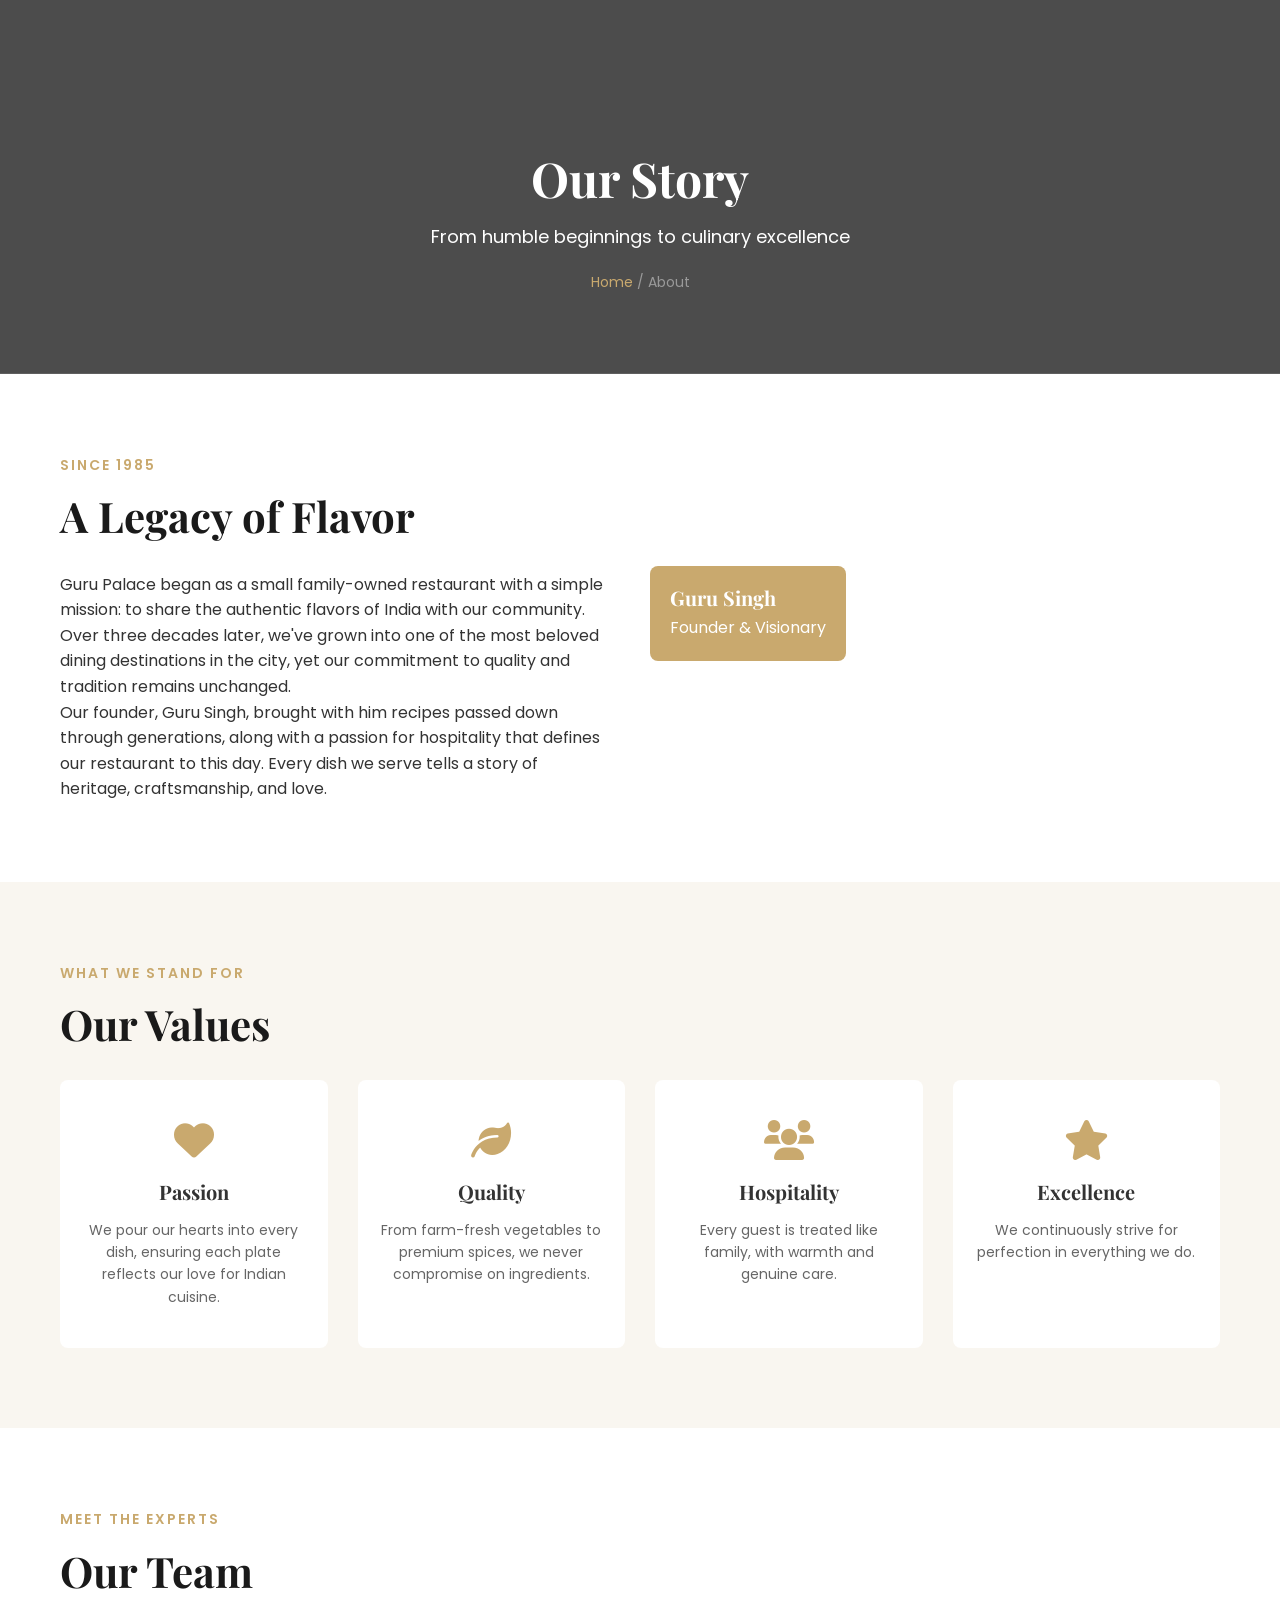
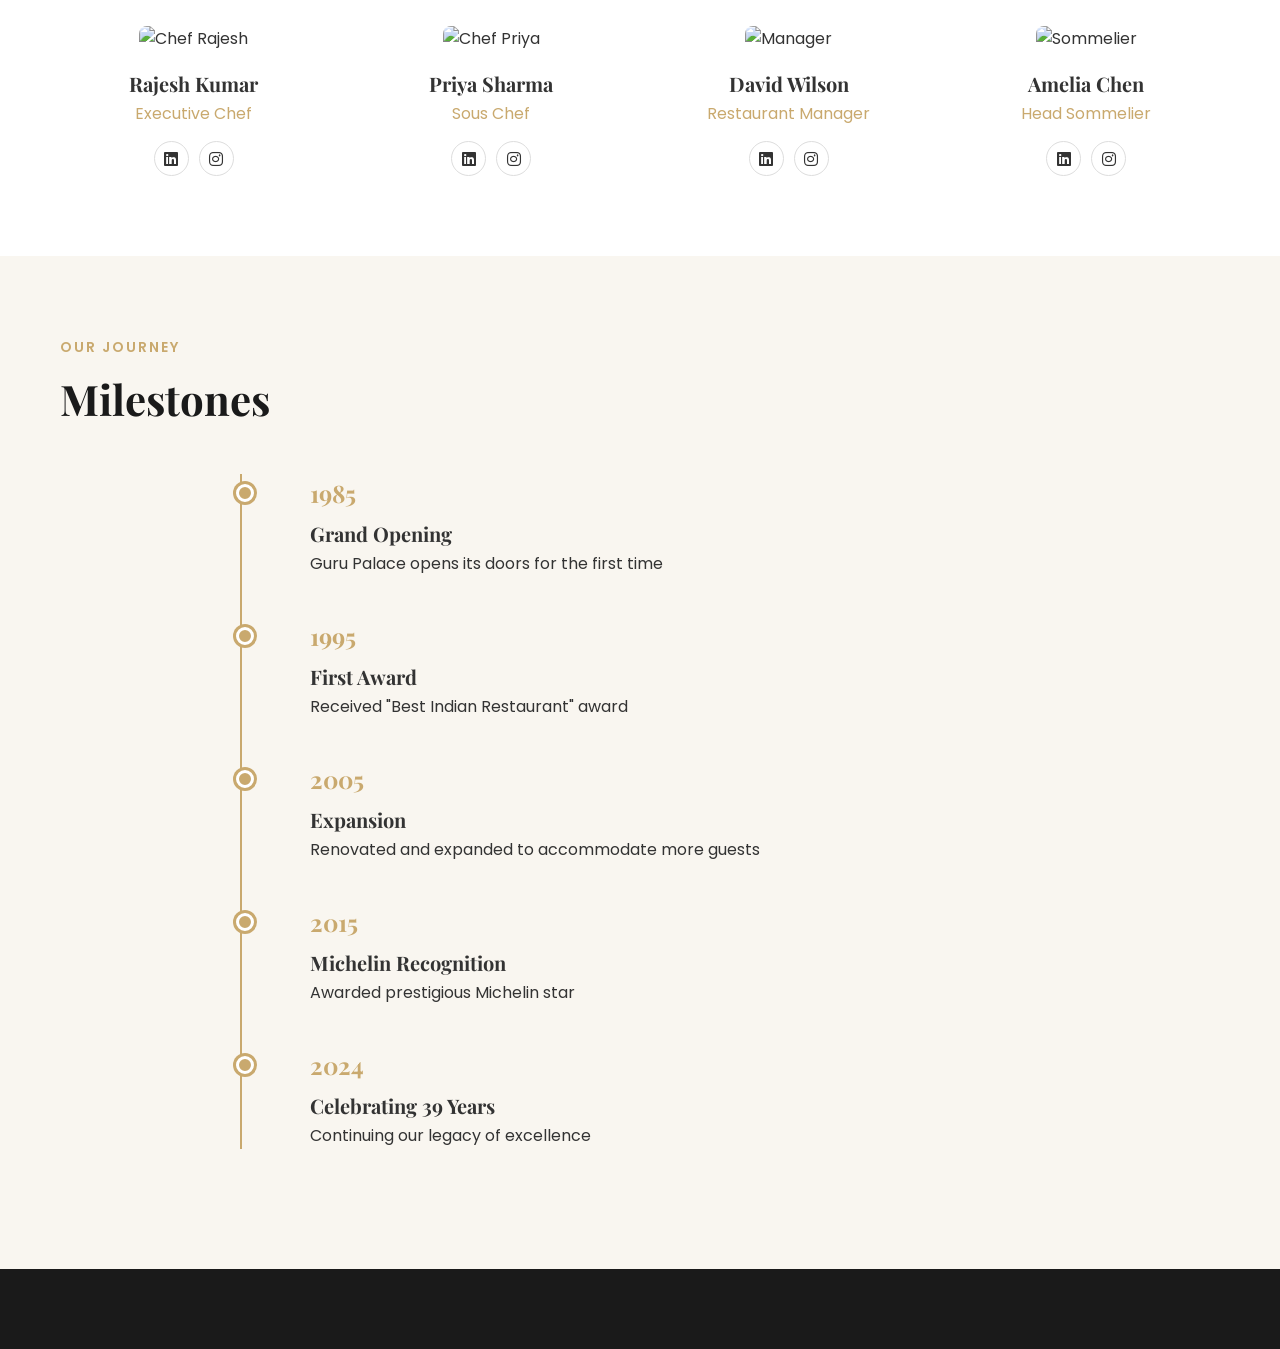
==== restaurant-website/about.html @ 2bbd3935 "Result" ====
<!DOCTYPE html>
<html lang="en">
<head>
    <meta charset="UTF-8">
    <meta name="viewport" content="width=device-width, initial-scale=1.0">
    <title>About Us - Guru Palace Restaurant</title>
    <link rel="stylesheet" href="css/style.css">
    <link rel="preconnect" href="https://fonts.googleapis.com">
    <link href="https://fonts.googleapis.com/css2?family=Playfair+Display:wght@400;700&family=Poppins:wght@300;400;500;600&display=swap" rel="stylesheet">
    <link rel="stylesheet" href="https://cdnjs.cloudflare.com/ajax/libs/font-awesome/6.0.0/css/all.min.css">
</head>
<body>
    <!-- Navigation (same) -->
    <nav class="navbar">
        <!-- Same navigation -->
    </nav>

    <!-- Page Header -->
    <section class="page-header">
        <div class="container">
            <h1>Our Story</h1>
            <p>From humble beginnings to culinary excellence</p>
            <div class="breadcrumb">
                <a href="index.html">Home</a> / <span>About</span>
            </div>
        </div>
    </section>

    <!-- Story Section -->
    <section class="story-section">
        <div class="container">
            <div class="story-content">
                <span class="section-subtitle">Since 1985</span>
                <h2 class="section-title">A Legacy of Flavor</h2>
                <p>Guru Palace began as a small family-owned restaurant with a simple mission: to share the authentic flavors of India with our community. Over three decades later, we've grown into one of the most beloved dining destinations in the city, yet our commitment to quality and tradition remains unchanged.</p>
                <p>Our founder, Guru Singh, brought with him recipes passed down through generations, along with a passion for hospitality that defines our restaurant to this day. Every dish we serve tells a story of heritage, craftsmanship, and love.</p>
            </div>
            <div class="story-image">
                <img src="images/founder.jpg" alt="Founder Guru Singh">
                <div class="story-caption">
                    <h3>Guru Singh</h3>
                    <p>Founder & Visionary</p>
                </div>
            </div>
        </div>
    </section>

    <!-- Values Section -->
    <section class="values-section">
        <div class="container">
            <span class="section-subtitle">What We Stand For</span>
            <h2 class="section-title">Our Values</h2>
            <div class="values-grid">
                <div class="value-card">
                    <i class="fas fa-heart"></i>
                    <h3>Passion</h3>
                    <p>We pour our hearts into every dish, ensuring each plate reflects our love for Indian cuisine.</p>
                </div>
                <div class="value-card">
                    <i class="fas fa-leaf"></i>
                    <h3>Quality</h3>
                    <p>From farm-fresh vegetables to premium spices, we never compromise on ingredients.</p>
                </div>
                <div class="value-card">
                    <i class="fas fa-users"></i>
                    <h3>Hospitality</h3>
                    <p>Every guest is treated like family, with warmth and genuine care.</p>
                </div>
                <div class="value-card">
                    <i class="fas fa-star"></i>
                    <h3>Excellence</h3>
                    <p>We continuously strive for perfection in everything we do.</p>
                </div>
            </div>
        </div>
    </section>

    <!-- Team Section -->
    <section class="team-section">
        <div class="container">
            <span class="section-subtitle">Meet the Experts</span>
            <h2 class="section-title">Our Team</h2>
            <div class="team-grid">
                <div class="team-member">
                    <img src="images/chef1.jpg" alt="Chef Rajesh">
                    <h3>Rajesh Kumar</h3>
                    <p>Executive Chef</p>
                    <div class="member-social">
                        <a href="#"><i class="fab fa-linkedin"></i></a>
                        <a href="#"><i class="fab fa-instagram"></i></a>
                    </div>
                </div>
                <div class="team-member">
                    <img src="images/chef2.jpg" alt="Chef Priya">
                    <h3>Priya Sharma</h3>
                    <p>Sous Chef</p>
                    <div class="member-social">
                        <a href="#"><i class="fab fa-linkedin"></i></a>
                        <a href="#"><i class="fab fa-instagram"></i></a>
                    </div>
                </div>
                <div class="team-member">
                    <img src="images/manager.jpg" alt="Manager">
                    <h3>David Wilson</h3>
                    <p>Restaurant Manager</p>
                    <div class="member-social">
                        <a href="#"><i class="fab fa-linkedin"></i></a>
                        <a href="#"><i class="fab fa-instagram"></i></a>
                    </div>
                </div>
                <div class="team-member">
                    <img src="images/sommelier.jpg" alt="Sommelier">
                    <h3>Amelia Chen</h3>
                    <p>Head Sommelier</p>
                    <div class="member-social">
                        <a href="#"><i class="fab fa-linkedin"></i></a>
                        <a href="#"><i class="fab fa-instagram"></i></a>
                    </div>
                </div>
            </div>
        </div>
    </section>

    <!-- Timeline -->
    <section class="timeline-section">
        <div class="container">
            <span class="section-subtitle">Our Journey</span>
            <h2 class="section-title">Milestones</h2>
            <div class="timeline">
                <div class="timeline-item">
                    <div class="timeline-date">1985</div>
                    <div class="timeline-content">
                        <h3>Grand Opening</h3>
                        <p>Guru Palace opens its doors for the first time</p>
                    </div>
                </div>
                <div class="timeline-item">
                    <div class="timeline-date">1995</div>
                    <div class="timeline-content">
                        <h3>First Award</h3>
                        <p>Received "Best Indian Restaurant" award</p>
                    </div>
                </div>
                <div class="timeline-item">
                    <div class="timeline-date">2005</div>
                    <div class="timeline-content">
                        <h3>Expansion</h3>
                        <p>Renovated and expanded to accommodate more guests</p>
                    </div>
                </div>
                <div class="timeline-item">
                    <div class="timeline-date">2015</div>
                    <div class="timeline-content">
                        <h3>Michelin Recognition</h3>
                        <p>Awarded prestigious Michelin star</p>
                    </div>
                </div>
                <div class="timeline-item">
                    <div class="timeline-date">2024</div>
                    <div class="timeline-content">
                        <h3>Celebrating 39 Years</h3>
                        <p>Continuing our legacy of excellence</p>
                    </div>
                </div>
            </div>
        </div>
    </section>

    <!-- Footer -->
    <footer class="footer">
        <!-- Same footer -->
    </footer>

    <script src="js/main.js"></script>
</body>
</html>
---- restaurant-website/css/style.css ----
/* Global Styles */
:root {
    --primary-color: #c9a96e;
    --secondary-color: #1a1a1a;
    --accent-color: #8b6f47;
    --text-color: #333333;
    --light-text: #666666;
    --background: #ffffff;
    --light-background: #f9f6f0;
    --dark-background: #1a1a1a;
    --transition: all 0.3s ease;
    --shadow: 0 5px 20px rgba(0, 0, 0, 0.1);
    --shadow-hover: 0 10px 30px rgba(0, 0, 0, 0.2);
    --border-radius: 8px;
}

* {
    margin: 0;
    padding: 0;
    box-sizing: border-box;
}

html {
    scroll-behavior: smooth;
}

body {
    font-family: 'Poppins', sans-serif;
    color: var(--text-color);
    line-height: 1.6;
    overflow-x: hidden;
}

h1, h2, h3, h4, h5, h6 {
    font-family: 'Playfair Display', serif;
    font-weight: 700;
    line-height: 1.2;
}

a {
    text-decoration: none;
    color: inherit;
    transition: var(--transition);
}

.container {
    max-width: 1200px;
    margin: 0 auto;
    padding: 0 20px;
}

/* Preloader */
.preloader {
    position: fixed;
    top: 0;
    left: 0;
    width: 100%;
    height: 100%;
    background: var(--dark-background);
    display: flex;
    align-items: center;
    justify-content: center;
    z-index: 9999;
    transition: opacity 0.5s ease, visibility 0.5s ease;
}

.preloader.hidden {
    opacity: 0;
    visibility: hidden;
}

.loader img {
    width: 150px;
    animation: pulse 1.5s ease-in-out infinite;
}

@keyframes pulse {
    0%, 100% { transform: scale(1); }
    50% { transform: scale(1.1); }
}

/* Navigation */
.navbar {
    position: fixed;
    top: 0;
    left: 0;
    width: 100%;
    background: transparent;
    padding: 20px 0;
    z-index: 1000;
    transition: var(--transition);
}

.navbar.scrolled {
    background: rgba(26, 26, 26, 0.95);
    padding: 15px 0;
    box-shadow: 0 2px 10px rgba(0, 0, 0, 0.3);
}

.nav-container {
    max-width: 1200px;
    margin: 0 auto;
    padding: 0 20px;
    display: flex;
    justify-content: space-between;
    align-items: center;
}

.nav-logo img {
    height: 50px;
    width: auto;
}

.nav-menu {
    display: flex;
    list-style: none;
    gap: 30px;
}

.nav-link {
    color: #fff;
    font-weight: 500;
    position: relative;
    padding: 5px 0;
}

.nav-link::after {
    content: '';
    position: absolute;
    bottom: -2px;
    left: 0;
    width: 0;
    height: 2px;
    background: var(--primary-color);
    transition: var(--transition);
}

.nav-link:hover::after,
.nav-link.active::after {
    width: 100%;
}

.nav-actions {
    display: flex;
    align-items: center;
    gap: 20px;
}

.nav-phone {
    color: #fff;
    font-weight: 500;
}

.nav-phone i {
    margin-right: 8px;
    color: var(--primary-color);
}

.btn-reserve {
    background: var(--primary-color);
    color: #fff;
    padding: 12px 24px;
    border-radius: 5px;
    font-weight: 600;
    transition: var(--transition);
}

.btn-reserve:hover {
    background: #b89660;
    transform: translateY(-2px);
    box-shadow: 0 5px 15px rgba(201, 169, 110, 0.4);
}

.nav-toggle {
    display: none;
    flex-direction: column;
    cursor: pointer;
}

.nav-toggle span {
    width: 25px;
    height: 3px;
    background: #fff;
    margin: 3px 0;
    transition: var(--transition);
}

/* Hero Section */
.hero {
    position: relative;
    height: 100vh;
    overflow: hidden;
}

.hero-slider {
    position: relative;
    height: 100%;
}

.slide {
    position: absolute;
    top: 0;
    left: 0;
    width: 100%;
    height: 100%;
    background-size: cover;
    background-position: center;
    opacity: 0;
    transition: opacity 1s ease;
}

.slide.active {
    opacity: 1;
}

.slide::after {
    content: '';
    position: absolute;
    top: 0;
    left: 0;
    width: 100%;
    height: 100%;
    background: linear-gradient(to bottom, rgba(0,0,0,0.4) 0%, rgba(0,0,0,0.6) 100%);
}

.hero-content {
    position: relative;
    z-index: 1;
    height: 100%;
    display: flex;
    flex-direction: column;
    justify-content: center;
    align-items: center;
    text-align: center;
    color: #fff;
    padding: 0 20px;
}

.hero-title {
    font-size: 64px;
    margin-bottom: 20px;
    animation: fadeInUp 1s ease;
}

.hero-subtitle {
    font-size: 20px;
    margin-bottom: 30px;
    animation: fadeInUp 1s ease 0.3s backwards;
}

.hero-buttons {
    display: flex;
    gap: 20px;
    animation: fadeInUp 1s ease 0.6s backwards;
}

.btn-primary {
    background: var(--primary-color);
    color: #fff;
    padding: 15px 35px;
    border-radius: 5px;
    font-weight: 600;
    font-size: 16px;
    transition: var(--transition);
    border: 2px solid var(--primary-color);
}

.btn-primary:hover {
    background: transparent;
    border-color: #fff;
    transform: translateY(-3px);
    box-shadow: 0 10px 25px rgba(0, 0, 0, 0.3);
}

.btn-secondary {
    background: transparent;
    color: #fff;
    padding: 15px 35px;
    border-radius: 5px;
    font-weight: 600;
    font-size: 16px;
    border: 2px solid #fff;
    transition: var(--transition);
}

.btn-secondary:hover {
    background: #fff;
    color: var(--secondary-color);
    transform: translateY(-3px);
}

.btn-outline {
    background: transparent;
    color: var(--primary-color);
    padding: 12px 30px;
    border-radius: 5px;
    font-weight: 600;
    border: 2px solid var(--primary-color);
    transition: var(--transition);
    display: inline-block;
}

.btn-outline:hover {
    background: var(--primary-color);
    color: #fff;
    transform: translateY(-2px);
}

.center {
    display: block;
    margin: 30px auto 0;
    text-align: center;
    width: fit-content;
}

.slider-btn {
    position: absolute;
    top: 50%;
    transform: translateY(-50%);
    background: rgba(255, 255, 255, 0.2);
    border: none;
    color: #fff;
    width: 50px;
    height: 50px;
    border-radius: 50%;
    cursor: pointer;
    font-size: 20px;
    transition: var(--transition);
    z-index: 10;
}

.slider-btn:hover {
    background: rgba(255, 255, 255, 0.4);
}

.slider-btn.prev {
    left: 30px;
}

.slider-btn.next {
    right: 30px;
}

.slider-dots {
    position: absolute;
    bottom: 80px;
    left: 50%;
    transform: translateX(-50%);
    display: flex;
    gap: 10px;
    z-index: 10;
}

.slider-dot {
    width: 12px;
    height: 12px;
    border-radius: 50%;
    background: rgba(255, 255, 255, 0.5);
    cursor: pointer;
    transition: var(--transition);
}

.slider-dot.active {
    background: var(--primary-color);
    width: 30px;
    border-radius: 6px;
}

.hero-scroll-indicator {
    position: absolute;
    bottom: 30px;
    left: 50%;
    transform: translateX(-50%);
    color: #fff;
    text-align: center;
    z-index: 10;
    animation: bounce 2s infinite;
}

.hero-scroll-indicator span {
    display: block;
    font-size: 12px;
    margin-bottom: 5px;
    text-transform: uppercase;
    letter-spacing: 2px;
}

@keyframes bounce {
    0%, 20%, 50%, 80%, 100% { transform: translateX(-50%) translateY(0); }
    40% { transform: translateX(-50%) translateY(-10px); }
    60% { transform: translateX(-50%) translateY(-5px); }
}

@keyframes fadeInUp {
    from {
        opacity: 0;
        transform: translateY(30px);
    }
    to {
        opacity: 1;
        transform: translateY(0);
    }
}

/* Welcome Section */
.welcome-section {
    padding: 100px 0;
    background: var(--background);
}

.welcome-section .container {
    display: grid;
    grid-template-columns: 1fr 1fr;
    gap: 60px;
    align-items: center;
}

.section-subtitle {
    color: var(--primary-color);
    font-weight: 600;
    text-transform: uppercase;
    letter-spacing: 2px;
    font-size: 14px;
    display: block;
    margin-bottom: 15px;
}

.section-title {
    font-size: 42px;
    margin-bottom: 30px;
    color: var(--secondary-color);
}

.welcome-text {
    font-size: 16px;
    color: var(--light-text);
    margin-bottom: 40px;
    line-height: 1.8;
}

.welcome-features {
    display: grid;
    grid-template-columns: repeat(3, 1fr);
    gap: 30px;
    margin-bottom: 40px;
}

.feature {
    text-align: center;
}

.feature i {
    font-size: 40px;
    color: var(--primary-color);
    margin-bottom: 15px;
}

.feature h3 {
    font-size: 18px;
    margin-bottom: 10px;
}

.feature p {
    font-size: 14px;
    color: var(--light-text);
}

.welcome-image {
    position: relative;
}

.welcome-image img {
    width: 100%;
    border-radius: var(--border-radius);
    box-shadow: var(--shadow);
}

.experience-badge {
    position: absolute;
    bottom: -30px;
    right: -30px;
    background: var(--primary-color);
    color: #fff;
    padding: 30px;
    border-radius: var(--border-radius);
    text-align: center;
}

.experience-badge .number {
    font-size: 36px;
    font-weight: 700;
    display: block;
    font-family: 'Playfair Display', serif;
}

.experience-badge .text {
    font-size: 14px;
}

/* Signature Dishes */
.signature-dishes {
    padding: 100px 0;
    background: var(--light-background);
}

.dishes-grid {
    display: grid;
    grid-template-columns: repeat(4, 1fr);
    gap: 30px;
    margin-top: 50px;
}

.dish-card {
    background: #fff;
    border-radius: var(--border-radius);
    overflow: hidden;
    box-shadow: var(--shadow);
    transition: var(--transition);
}

.dish-card:hover {
    transform: translateY(-10px);
    box-shadow: var(--shadow-hover);
}

.dish-image {
    position: relative;
    height: 250px;
    overflow: hidden;
}

.dish-image img {
    width: 100%;
    height: 100%;
    object-fit: cover;
    transition: var(--transition);
}

.dish-card:hover .dish-image img {
    transform: scale(1.1);
}

.dish-price {
    position: absolute;
    top: 15px;
    right: 15px;
    background: var(--primary-color);
    color: #fff;
    padding: 8px 15px;
    border-radius: 5px;
    font-weight: 600;
}

.dish-info {
    padding: 20px;
}

.dish-info h3 {
    font-size: 18px;
    margin-bottom: 10px;
}

.dish-info p {
    font-size: 14px;
    color: var(--light-text);
    margin-bottom: 15px;
}

.dish-tag {
    display: inline-block;
    padding: 5px 12px;
    background: #f0ebe3;
    color: var(--accent-color);
    border-radius: 20px;
    font-size: 12px;
    font-weight: 500;
}

/* Testimonials */
.testimonials {
    padding: 100px 0;
    background: var(--dark-background);
    color: #fff;
}

.testimonials .section-title {
    color: #fff;
}

.testimonial-slider {
    max-width: 800px;
    margin: 50px auto 0;
    position: relative;
}

.testimonial {
    display: none;
    text-align: center;
}

.testimonial.active {
    display: block;
    animation: fadeIn 0.5s ease;
}

.stars {
    color: var(--primary-color);
    font-size: 24px;
    margin-bottom: 20px;
}

.testimonial p {
    font-size: 18px;
    font-style: italic;
    line-height: 1.8;
    margin-bottom: 30px;
}

.testimonial-author {
    display: flex;
    align-items: center;
    justify-content: center;
    gap: 15px;
}

.testimonial-author img {
    width: 60px;
    height: 60px;
    border-radius: 50%;
    object-fit: cover;
    border: 3px solid var(--primary-color);
}

.testimonial-author h4 {
    font-size: 18px;
    margin-bottom: 5px;
}

.testimonial-author span {
    font-size: 14px;
    color: #999;
}

@keyframes fadeIn {
    from { opacity: 0; }
    to { opacity: 1; }
}

/* Reservation CTA */
.reservation-cta {
    padding: 80px 0;
    background: linear-gradient(rgba(0,0,0,0.7), rgba(0,0,0,0.7)), url('../images/cta-bg.jpg');
    background-size: cover;
    background-position: center;
    background-attachment: fixed;
    color: #fff;
    text-align: center;
}

.reservation-cta h2 {
    font-size: 42px;
    margin-bottom: 20px;
}

.reservation-cta p {
    font-size: 18px;
    margin-bottom: 30px;
}

/* Footer */
.footer {
    background: var(--dark-background);
    color: #fff;
    padding: 60px 0 20px;
}

.footer-grid {
    display: grid;
    grid-template-columns: 2fr 1fr 1fr 1fr;
    gap: 40px;
    margin-bottom: 40px;
}

.footer-logo {
    height: 60px;
    margin-bottom: 20px;
}

.footer-col p {
    font-size: 14px;
    color: #999;
    margin-bottom: 20px;
}

.footer-col h3 {
    font-size: 18px;
    margin-bottom: 20px;
    color: var(--primary-color);
}

.footer-col ul {
    list-style: none;
}

.footer-col ul li {
    margin-bottom: 12px;
}

.footer-col ul li a {
    color: #999;
    transition: var(--transition);
}

.footer-col ul li a:hover {
    color: var(--primary-color);
    padding-left: 5px;
}

.contact-info li,
.opening-hours li {
    display: flex;
    align-items: flex-start;
    gap: 10px;
    color: #999;
    font-size: 14px;
}

.contact-info i {
    color: var(--primary-color);
    margin-top: 3px;
}

.opening-hours li span {
    color: #fff;
    display: block;
}

.social-links {
    display: flex;
    gap: 15px;
}

.social-links a {
    width: 40px;
    height: 40px;
    border: 1px solid #333;
    border-radius: 50%;
    display: flex;
    align-items: center;
    justify-content: center;
    transition: var(--transition);
}

.social-links a:hover {
    background: var(--primary-color);
    border-color: var(--primary-color);
    transform: translateY(-3px);
}

.footer-bottom {
    border-top: 1px solid #333;
    padding-top: 20px;
    display: flex;
    justify-content: space-between;
    align-items: center;
    font-size: 14px;
    color: #999;
}

.footer-links {
    display: flex;
    gap: 20px;
}

.footer-links a:hover {
    color: var(--primary-color);
}

/* Back to Top */
.back-to-top {
    position: fixed;
    bottom: 30px;
    right: 30px;
    width: 50px;
    height: 50px;
    background: var(--primary-color);
    color: #fff;
    border: none;
    border-radius: 50%;
    cursor: pointer;
    font-size: 20px;
    opacity: 0;
    visibility: hidden;
    transition: var(--transition);
    z-index: 999;
}

.back-to-top.visible {
    opacity: 1;
    visibility: visible;
}

.back-to-top:hover {
    background: #b89660;
    transform: translateY(-5px);
}

/* Page Header */
.page-header {
    background: linear-gradient(rgba(0,0,0,0.7), rgba(0,0,0,0.7)), url('../images/page-header-bg.jpg');
    background-size: cover;
    background-position: center;
    padding: 150px 0 80px;
    color: #fff;
    text-align: center;
}

.page-header h1 {
    font-size: 48px;
    margin-bottom: 15px;
}

.page-header p {
    font-size: 18px;
    margin-bottom: 20px;
}

.breadcrumb {
    font-size: 14px;
    color: #999;
}

.breadcrumb a {
    color: var(--primary-color);
}

/* Menu Page Styles */
.menu-nav {
    background: var(--dark-background);
    padding: 20px 0;
    position: sticky;
    top: 70px;
    z-index: 100;
}

.menu-tabs {
    display: flex;
    justify-content: center;
    gap: 20px;
    flex-wrap: wrap;
}

.menu-tab {
    background: transparent;
    border: 1px solid #333;
    color: #999;
    padding: 10px 20px;
    border-radius: 25px;
    cursor: pointer;
    font-weight: 500;
    transition: var(--transition);
}

.menu-tab:hover,
.menu-tab.active {
    background: var(--primary-color);
    border-color: var(--primary-color);
    color: #fff;
}

.menu-items {
    padding: 80px 0;
}

.menu-category {
    display: none;
}

.menu-category.active {
    display: block;
    animation: fadeIn 0.5s ease;
}

.category-header {
    text-align: center;
    margin-bottom: 40px;
}

.category-header h2 {
    font-size: 36px;
    margin-bottom: 10px;
}

.category-header p {
    color: var(--light-text);
}

.menu-grid {
    display: grid;
    grid-template-columns: repeat(2, 1fr);
    gap: 20px;
}

.menu-item {
    display: flex;
    justify-content: space-between;
    align-items: flex-start;
    padding: 20px;
    border-bottom: 1px dashed #ddd;
    transition: var(--transition);
}

.menu-item:hover {
    background: var(--light-background);
}

.menu-item.featured {
    background: #fdf8f1;
    border-left: 3px solid var(--primary-color);
}

.item-info h3 {
    font-size: 18px;
    margin-bottom: 5px;
}

.item-info p {
    font-size: 14px;
    color: var(--light-text);
    margin-bottom: 8px;
}

.dietary {
    display: inline-block;
    padding: 3px 10px;
    background: #e8f5e9;
    color: #4caf50;
    border-radius: 12px;
    font-size: 11px;
    font-weight: 500;
}

.badge {
    display: inline-block;
    padding: 3px 10px;
    background: var(--primary-color);
    color: #fff;
    border-radius: 12px;
    font-size: 11px;
    font-weight: 600;
}

.item-price {
    font-size: 20px;
    font-weight: 600;
    color: var(--primary-color);
    font-family: 'Playfair Display', serif;
}

.chef-note {
    padding: 80px 0;
    background: var(--light-background);
}

.chef-note-content {
    display: flex;
    align-items: center;
    gap: 40px;
    max-width: 800px;
    margin: 0 auto;
}

.chef-note-content img {
    width: 200px;
    height: 200px;
    border-radius: 50%;
    object-fit: cover;
    border: 5px solid var(--primary-color);
}

.chef-note-content h3 {
    font-size: 24px;
    margin-bottom: 15px;
    color: var(--primary-color);
}

.chef-note-content p {
    font-style: italic;
    margin-bottom: 15px;
}

.chef-note-content span {
    font-weight: 600;
    color: var(--accent-color);
}

/* About Page Styles */
.story-section {
    padding: 80px 0;
}

.story-section .container {
    display: grid;
    grid-template-columns: 1fr 1fr;
    gap: 60px;
    align-items: center;
}

.story-image {
    position: relative;
}

.story-image img {
    width: 100%;
    border-radius: var(--border-radius);
}

.story-caption {
    position: absolute;
    bottom: -20px;
    left: -20px;
    background: var(--primary-color);
    color: #fff;
    padding: 20px;
    border-radius: var(--border-radius);
}

.story-caption h3 {
    font-size: 20px;
    margin-bottom: 5px;
}

.values-section {
    padding: 80px 0;
    background: var(--light-background);
}

.values-grid {
    display: grid;
    grid-template-columns: repeat(4, 1fr);
    gap: 30px;
}

.value-card {
    text-align: center;
    padding: 40px 20px;
    background: #fff;
    border-radius: var(--border-radius);
    transition: var(--transition);
}

.value-card:hover {
    transform: translateY(-10px);
    box-shadow: var(--shadow-hover);
}

.value-card i {
    font-size: 40px;
    color: var(--primary-color);
    margin-bottom: 20px;
}

.value-card h3 {
    font-size: 20px;
    margin-bottom: 15px;
}

.value-card p {
    font-size: 14px;
    color: var(--light-text);
}

.team-section {
    padding: 80px 0;
}

.team-grid {
    display: grid;
    grid-template-columns: repeat(4, 1fr);
    gap: 30px;
}

.team-member {
    text-align: center;
}

.team-member img {
    width: 100%;
    border-radius: var(--border-radius);
    margin-bottom: 20px;
}

.team-member h3 {
    font-size: 20px;
    margin-bottom: 5px;
}

.team-member p {
    color: var(--primary-color);
    margin-bottom: 15px;
}

.member-social {
    display: flex;
    justify-content: center;
    gap: 10px;
}

.member-social a {
    width: 35px;
    height: 35px;
    border: 1px solid #ddd;
    border-radius: 50%;
    display: flex;
    align-items: center;
    justify-content: center;
    transition: var(--transition);
}

.member-social a:hover {
    background: var(--primary-color);
    border-color: var(--primary-color);
    color: #fff;
}

.timeline-section {
    padding: 80px 0;
    background: var(--light-background);
}

.timeline {
    position: relative;
    max-width: 800px;
    margin: 50px auto 0;
    padding-left: 40px;
}

.timeline::before {
    content: '';
    position: absolute;
    left: 0;
    top: 0;
    width: 2px;
    height: 100%;
    background: var(--primary-color);
}

.timeline-item {
    position: relative;
    margin-bottom: 40px;
    padding-left: 30px;
}

.timeline-item::before {
    content: '';
    position: absolute;
    left: -44px;
    top: 10px;
    width: 12px;
    height: 12px;
    background: var(--primary-color);
    border-radius: 50%;
    border: 3px solid #fff;
    box-shadow: 0 0 0 3px var(--primary-color);
}

.timeline-date {
    font-size: 24px;
    font-weight: 700;
    color: var(--primary-color);
    margin-bottom: 10px;
    font-family: 'Playfair Display', serif;
}

.timeline-content h3 {
    font-size: 20px;
    margin-bottom: 5px;
}

/* Reservation Page Styles */
.reservation-section {
    padding: 80px 0;
    background: var(--light-background);
}

.reservation-wrapper {
    display: grid;
    grid-template-columns: 1fr 1fr;
    gap: 60px;
    background: #fff;
    padding: 60px;
    border-radius: var(--border-radius);
    box-shadow: var(--shadow);
}

.reservation-info h2,
.reservation-form h2 {
    font-size: 32px;
    margin-bottom: 20px;
}

.info-box {
    margin-bottom: 30px;
    padding: 20px;
    background: var(--light-background);
    border-radius: var(--border-radius);
}

.info-box h3 {
    font-size: 18px;
    margin-bottom: 15px;
    color: var(--primary-color);
}

.info-box ul {
    list-style: none;
}

.info-box ul li {
    margin-bottom: 10px;
    font-size: 14px;
}

.info-box ul li span {
    font-weight: 600;
}

.form-group {
    margin-bottom: 20px;
}

.form-group label {
    display: block;
    margin-bottom: 8px;
    font-weight: 500;
}

.form-group input,
.form-group select,
.form-group textarea {
    width: 100%;
    padding: 12px;
    border: 1px solid #ddd;
    border-radius: 5px;
    font-family: inherit;
    font-size: 14px;
    transition: var(--transition);
}

.form-group input:focus,
.form-group select:focus,
.form-group textarea:focus {
    outline: none;
    border-color: var(--primary-color);
    box-shadow: 0 0 0 3px rgba(201, 169, 110, 0.1);
}

.form-row {
    display: grid;
    grid-template-columns: 1fr 1fr;
    gap: 20px;
}

.checkbox {
    display: flex;
    align-items: center;
    gap: 10px;
}

.checkbox input {
    width: auto;
}

.checkbox label {
    margin: 0;
}

.full-width {
    width: 100%;
}

.private-events {
    padding: 80px 0;
}

.events-grid {
    display: grid;
    grid-template-columns: repeat(3, 1fr);
    gap: 30px;
    margin-top: 50px;
}

.event-card {
    text-align: center;
    padding: 40px 20px;
    background: var(--light-background);
    border-radius: var(--border-radius);
    transition: var(--transition);
}

.event-card:hover {
    transform: translateY(-10px);
    box-shadow: var(--shadow-hover);
}

.event-card i {
    font-size: 40px;
    color: var(--primary-color);
    margin-bottom: 20px;
}

.event-card h3 {
    font-size: 20px;
    margin-bottom: 15px;
}

.event-card p {
    font-size: 14px;
    color: var(--light-text);
    margin-bottom: 20px;
}

/* Contact Page Styles */
.contact-section {
    padding: 80px 0;
}

.contact-wrapper {
    display: grid;
    grid-template-columns: 1fr 1fr;
    gap: 60px;
}

.contact-details {
    margin: 30px 0;
}

.contact-item {
    display: flex;
    gap: 20px;
    margin-bottom: 30px;
}

.contact-item i {
    width: 50px;
    height: 50px;
    background: var(--primary-color);
    color: #fff;
    border-radius: 50%;
    display: flex;
    align-items: center;
    justify-content: center;
    font-size: 20px;
    flex-shrink: 0;
}

.contact-item h3 {
    font-size: 18px;
    margin-bottom: 10px;
}

.contact-item p {
    font-size: 14px;
    color: var(--light-text);
}

.social-links-large h3 {
    font-size: 20px;
    margin-bottom: 20px;
}

.social-icons {
    display: flex;
    gap: 15px;
}

.social-icons a {
    width: 45px;
    height: 45px;
    border: 1px solid #ddd;
    border-radius: 50%;
    display: flex;
    align-items: center;
    justify-content: center;
    font-size: 20px;
    transition: var(--transition);
}

.social-icons a:hover {
    background: var(--primary-color);
    border-color: var(--primary-color);
    color: #fff;
    transform: translateY(-3px);
}

.contact-form {
    background: var(--light-background);
    padding: 40px;
    border-radius: var(--border-radius);
}

.map-section {
    height: 450px;
}

.map-container {
    width: 100%;
    height: 100%;
}

.faq-section {
    padding: 80px 0;
    background: var(--light-background);
}

.faq-list {
    max-width: 800px;
    margin: 50px auto 0;
}

.faq-item {
    background: #fff;
    border-radius: var(--border-radius);
    margin-bottom: 15px;
    overflow: hidden;
}

.faq-question {
    width: 100%;
    padding: 20px;
    background: transparent;
    border: none;
    text-align: left;
    font-size: 16px;
    font-weight: 600;
    cursor: pointer;
    display: flex;
    justify-content: space-between;
    align-items: center;
    font-family: inherit;
    transition: var(--transition);
}

.faq-question:hover {
    color: var(--primary-color);
}

.faq-question i {
    transition: var(--transition);
}

.faq-item.active .faq-question i {
    transform: rotate(180deg);
}

.faq-answer {
    max-height: 0;
    overflow: hidden;
    transition: max-height 0.3s ease;
}

.faq-item.active .faq-answer {
    max-height: 200px;
}

.faq-answer p {
    padding: 0 20px 20px;
    font-size: 14px;
    color: var(--light-text);
}

/* Responsive Design */
@media (max-width: 1024px) {
    .dishes-grid,
    .values-grid,
    .team-grid {
        grid-template-columns: repeat(2, 1fr);
    }
    
    .footer-grid {
        grid-template-columns: 1fr 1fr;
    }
}

@media (max-width: 768px) {
    .nav-menu {
        position: fixed;
        top: 70px;
        left: -100%;
        width: 100%;
        height: calc(100vh - 70px);
        background: var(--dark-background);
        flex-direction: column;
        align-items: center;
        padding: 40px 20px;
        transition: var(--transition);
    }
    
    .nav-menu.active {
        left: 0;
    }
    
    .nav-toggle {
        display: flex;
    }
    
    .nav-actions {
        display: none;
    }
    
    .hero-title {
        font-size: 40px;
    }
    
    .hero-subtitle {
        font-size: 16px;
    }
    
    .welcome-section .container,
    .story-section .container,
    .reservation-wrapper,
    .contact-wrapper {
        grid-template-columns: 1fr;
    }
    
    .welcome-features {
        grid-template-columns: 1fr;
    }
    
    .dishes-grid,
    .values-grid,
    .team-grid,
    .events-grid,
    .menu-grid {
        grid-template-columns: 1fr;
    }
    
    .footer-grid {
        grid-template-columns: 1fr;
    }
    
    .section-title {
        font-size: 32px;
    }
    
    .experience-badge {
        right: 20px;
        bottom: -20px;
    }
    
    .slider-btn {
        display: none;
    }
    
    .form-row {
        grid-template-columns: 1fr;
    }
    
    .chef-note-content {
        flex-direction: column;
        text-align: center;
    }
}

@media (max-width: 480px) {
    .hero-title {
        font-size: 32px;
    }
    
    .hero-buttons {
        flex-direction: column;
    }
    
    .container {
        padding: 0 15px;
    }
    
    .reservation-wrapper {
        padding: 30px 20px;
    }
    
    .contact-form {
        padding: 30px 20px;
    }
}
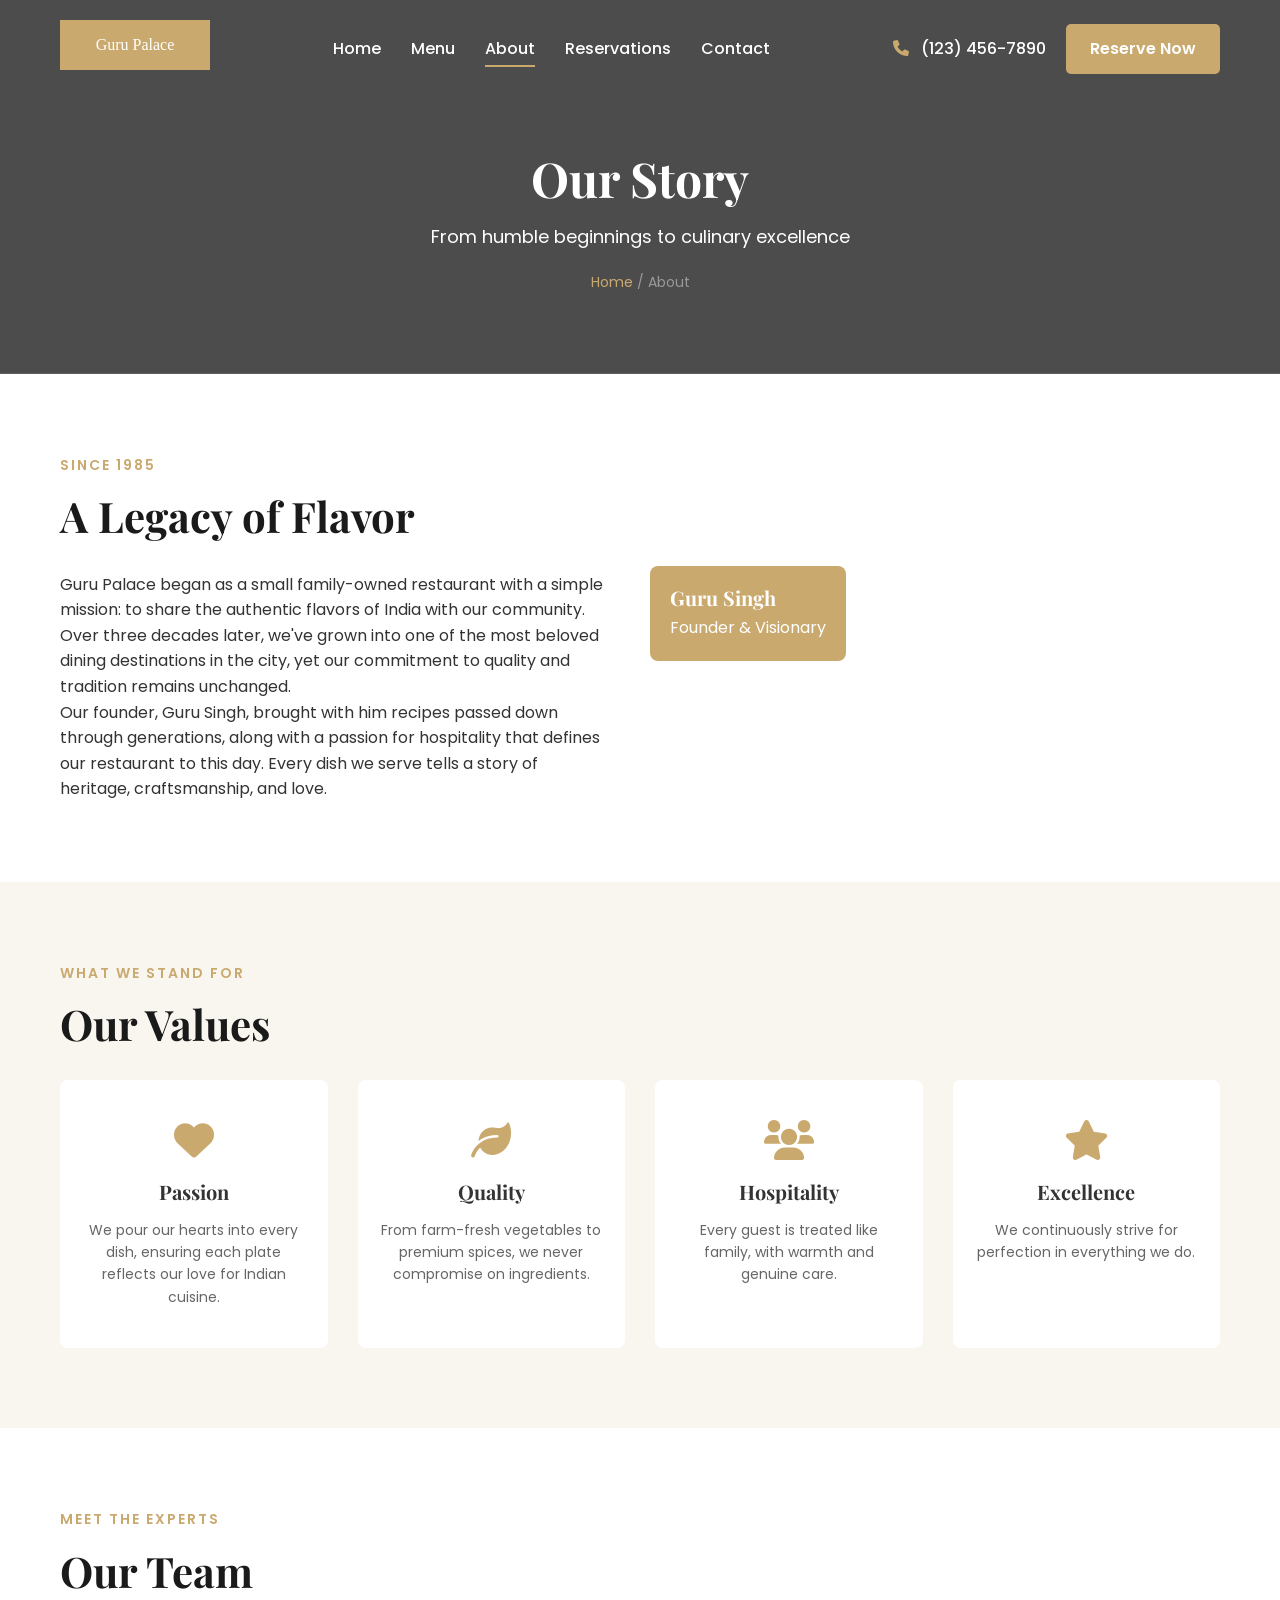
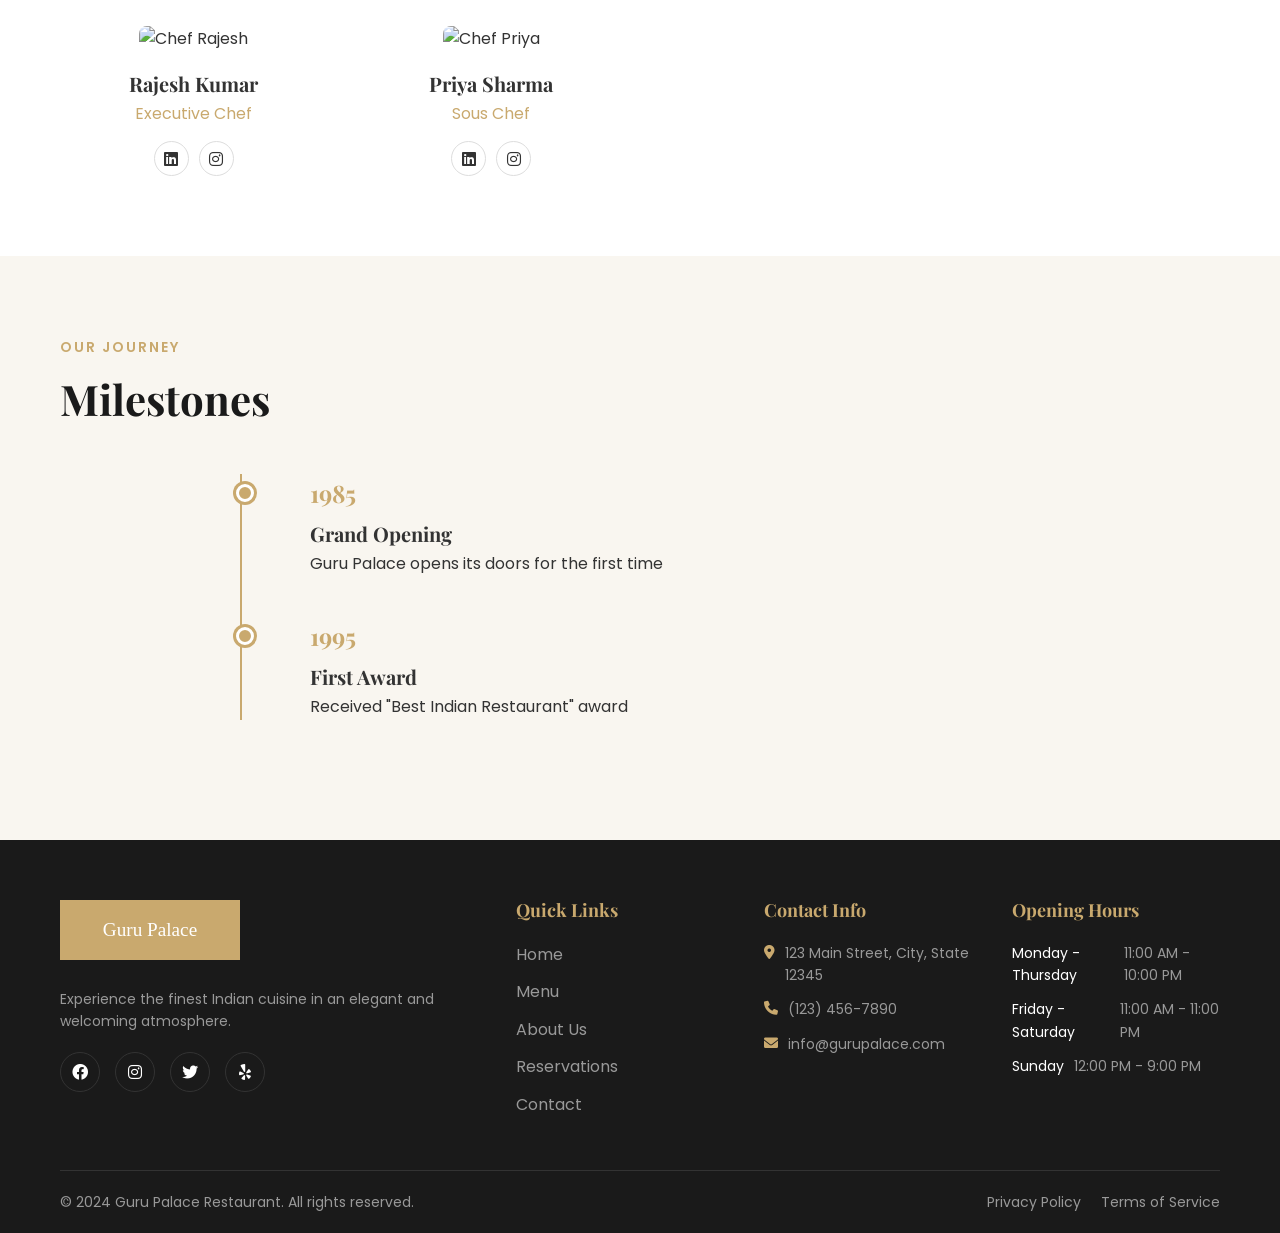
==== commit d459c918: "Footer and header static" ====
--- a/restaurant-website/about.html
+++ b/restaurant-website/about.html
@@ -4,17 +4,13 @@
     <meta charset="UTF-8">
     <meta name="viewport" content="width=device-width, initial-scale=1.0">
     <title>About Us - Guru Palace Restaurant</title>
+    <meta name="description" content="Learn about the rich history and legacy of Guru Palace Restaurant.">
     <link rel="stylesheet" href="css/style.css">
     <link rel="preconnect" href="https://fonts.googleapis.com">
     <link href="https://fonts.googleapis.com/css2?family=Playfair+Display:wght@400;700&family=Poppins:wght@300;400;500;600&display=swap" rel="stylesheet">
     <link rel="stylesheet" href="https://cdnjs.cloudflare.com/ajax/libs/font-awesome/6.0.0/css/all.min.css">
 </head>
 <body>
-    <!-- Navigation (same) -->
-    <nav class="navbar">
-        <!-- Same navigation -->
-    </nav>
-
     <!-- Page Header -->
     <section class="page-header">
         <div class="container">
@@ -99,24 +95,7 @@
                         <a href="#"><i class="fab fa-instagram"></i></a>
                     </div>
                 </div>
-                <div class="team-member">
-                    <img src="images/manager.jpg" alt="Manager">
-                    <h3>David Wilson</h3>
-                    <p>Restaurant Manager</p>
-                    <div class="member-social">
-                        <a href="#"><i class="fab fa-linkedin"></i></a>
-                        <a href="#"><i class="fab fa-instagram"></i></a>
-                    </div>
-                </div>
-                <div class="team-member">
-                    <img src="images/sommelier.jpg" alt="Sommelier">
-                    <h3>Amelia Chen</h3>
-                    <p>Head Sommelier</p>
-                    <div class="member-social">
-                        <a href="#"><i class="fab fa-linkedin"></i></a>
-                        <a href="#"><i class="fab fa-instagram"></i></a>
-                    </div>
-                </div>
+                <!-- Add more team members -->
             </div>
         </div>
     </section>
@@ -141,36 +120,14 @@
                         <p>Received "Best Indian Restaurant" award</p>
                     </div>
                 </div>
-                <div class="timeline-item">
-                    <div class="timeline-date">2005</div>
-                    <div class="timeline-content">
-                        <h3>Expansion</h3>
-                        <p>Renovated and expanded to accommodate more guests</p>
-                    </div>
-                </div>
-                <div class="timeline-item">
-                    <div class="timeline-date">2015</div>
-                    <div class="timeline-content">
-                        <h3>Michelin Recognition</h3>
-                        <p>Awarded prestigious Michelin star</p>
-                    </div>
-                </div>
-                <div class="timeline-item">
-                    <div class="timeline-date">2024</div>
-                    <div class="timeline-content">
-                        <h3>Celebrating 39 Years</h3>
-                        <p>Continuing our legacy of excellence</p>
-                    </div>
-                </div>
+                <!-- Add more timeline items -->
             </div>
         </div>
     </section>
 
-    <!-- Footer -->
-    <footer class="footer">
-        <!-- Same footer -->
-    </footer>
-
+    <!-- Include components first -->
+    <script src="js/components.js"></script>
+    <!-- Include main functionality -->
     <script src="js/main.js"></script>
 </body>
 </html>
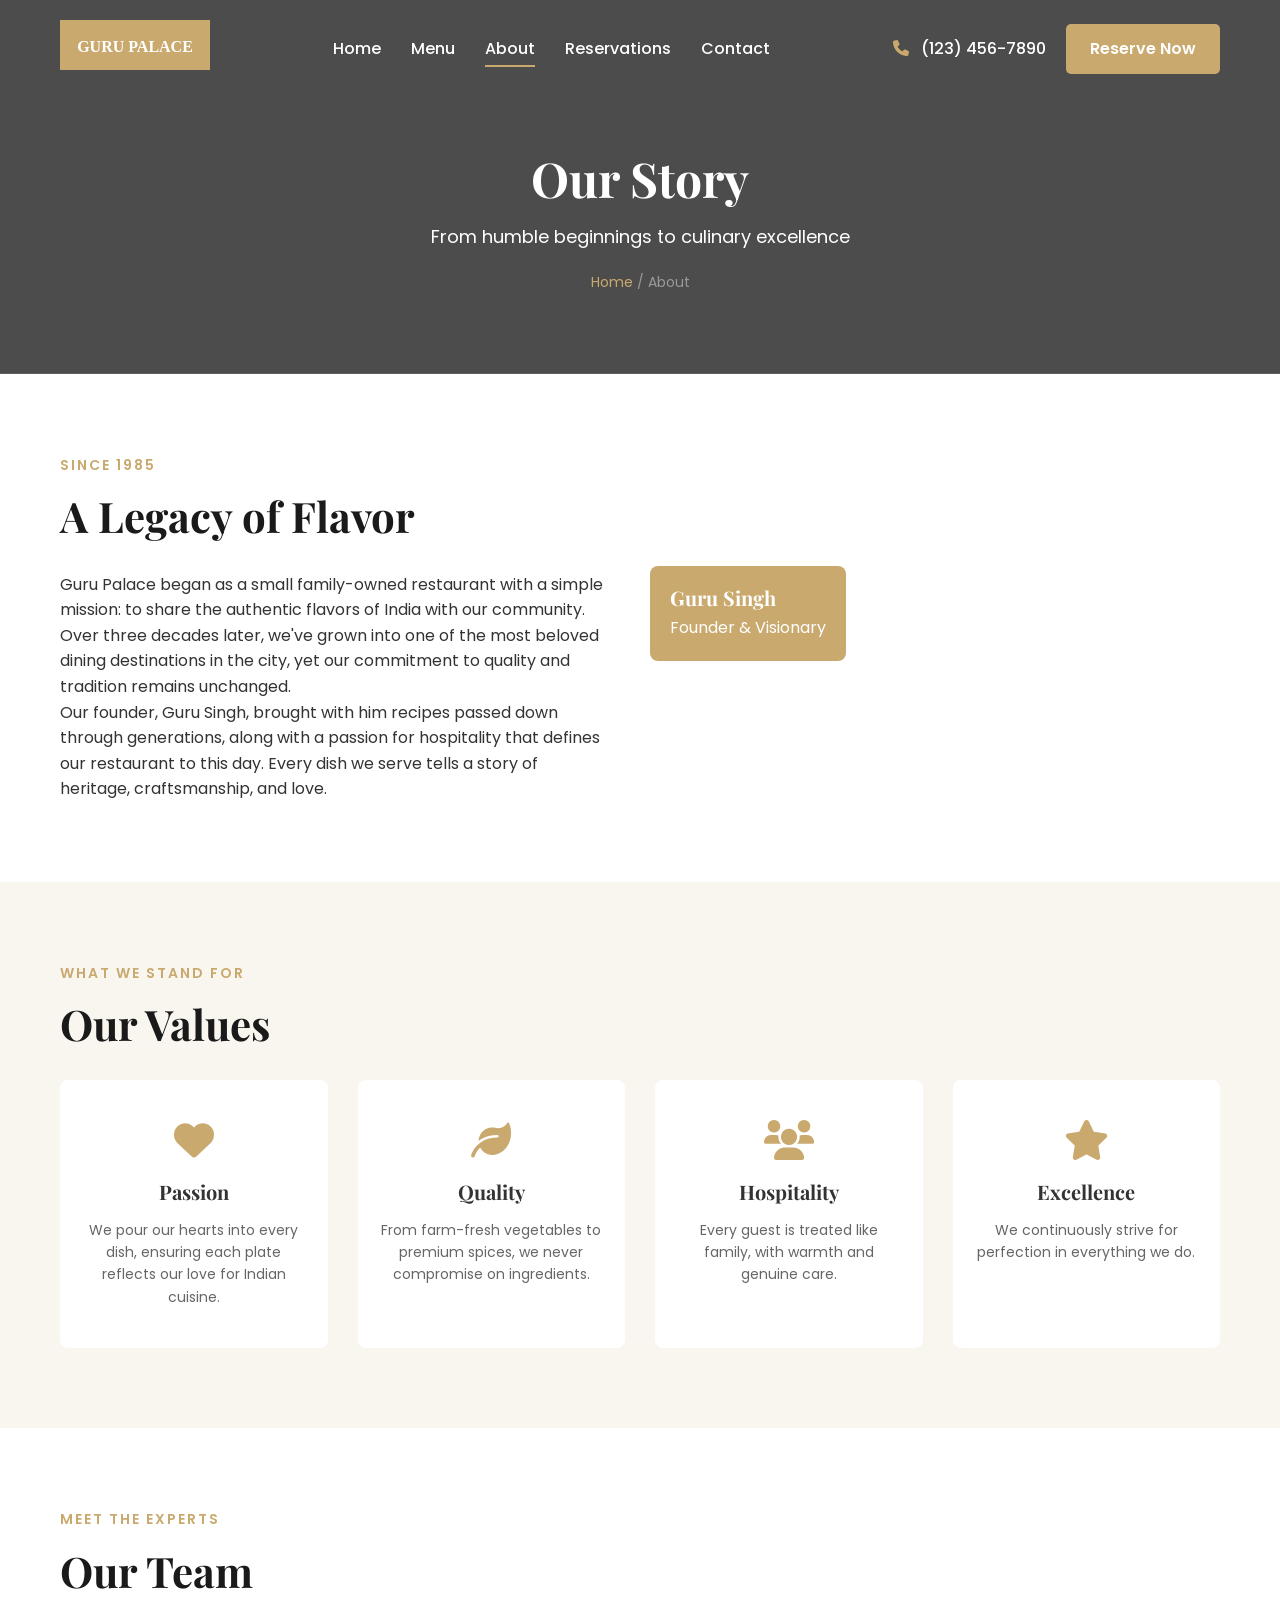
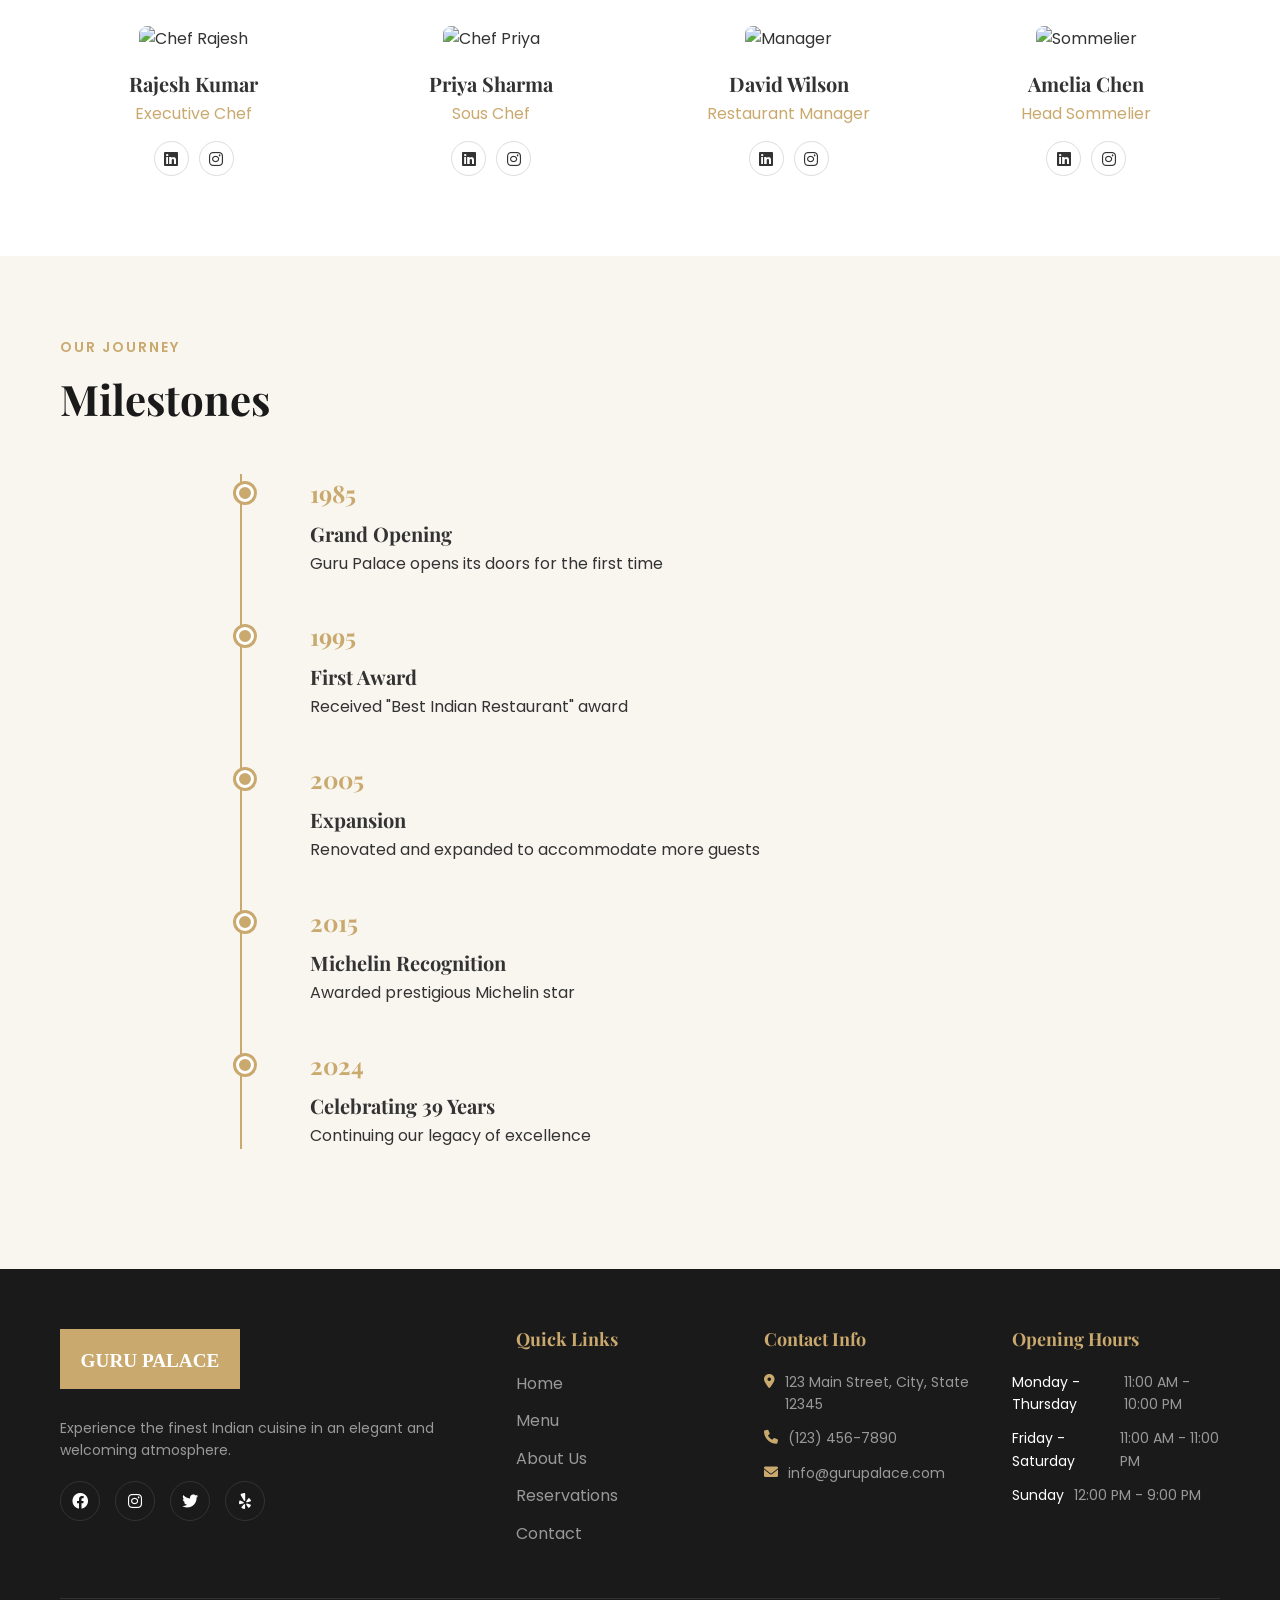
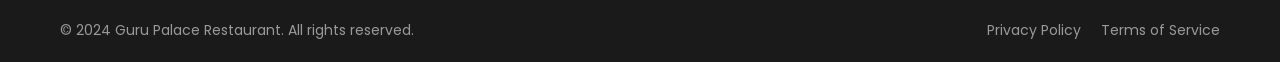
==== commit 2a0e45bc: "images added" ====
--- a/restaurant-website/about.html
+++ b/restaurant-website/about.html
@@ -32,7 +32,7 @@
                 <p>Our founder, Guru Singh, brought with him recipes passed down through generations, along with a passion for hospitality that defines our restaurant to this day. Every dish we serve tells a story of heritage, craftsmanship, and love.</p>
             </div>
             <div class="story-image">
-                <img src="images/founder.jpg" alt="Founder Guru Singh">
+                <img src="https://images.unsplash.com/photo-1472099645785-5658abf4ff4e?w=600&h=700&fit=crop&q=80" alt="Founder Guru Singh">
                 <div class="story-caption">
                     <h3>Guru Singh</h3>
                     <p>Founder & Visionary</p>
@@ -78,7 +78,7 @@
             <h2 class="section-title">Our Team</h2>
             <div class="team-grid">
                 <div class="team-member">
-                    <img src="images/chef1.jpg" alt="Chef Rajesh">
+                    <img src="https://images.unsplash.com/photo-1583394293214-28ded15ee548?w=600&h=700&fit=crop&q=80" alt="Chef Rajesh">
                     <h3>Rajesh Kumar</h3>
                     <p>Executive Chef</p>
                     <div class="member-social">
@@ -87,7 +87,7 @@
                     </div>
                 </div>
                 <div class="team-member">
-                    <img src="images/chef2.jpg" alt="Chef Priya">
+                    <img src="https://images.unsplash.com/photo-1577219491135-ce391730fb2c?w=600&h=700&fit=crop&q=80" alt="Chef Priya">
                     <h3>Priya Sharma</h3>
                     <p>Sous Chef</p>
                     <div class="member-social">
@@ -95,7 +95,24 @@
                         <a href="#"><i class="fab fa-instagram"></i></a>
                     </div>
                 </div>
-                <!-- Add more team members -->
+                <div class="team-member">
+                    <img src="https://images.unsplash.com/photo-1560250097-0b93528c311a?w=600&h=700&fit=crop&q=80" alt="Manager">
+                    <h3>David Wilson</h3>
+                    <p>Restaurant Manager</p>
+                    <div class="member-social">
+                        <a href="#"><i class="fab fa-linkedin"></i></a>
+                        <a href="#"><i class="fab fa-instagram"></i></a>
+                    </div>
+                </div>
+                <div class="team-member">
+                    <img src="https://images.unsplash.com/photo-1573496359142-b8d87734a5a2?w=600&h=700&fit=crop&q=80" alt="Sommelier">
+                    <h3>Amelia Chen</h3>
+                    <p>Head Sommelier</p>
+                    <div class="member-social">
+                        <a href="#"><i class="fab fa-linkedin"></i></a>
+                        <a href="#"><i class="fab fa-instagram"></i></a>
+                    </div>
+                </div>
             </div>
         </div>
     </section>
@@ -120,14 +137,33 @@
                         <p>Received "Best Indian Restaurant" award</p>
                     </div>
                 </div>
-                <!-- Add more timeline items -->
+                <div class="timeline-item">
+                    <div class="timeline-date">2005</div>
+                    <div class="timeline-content">
+                        <h3>Expansion</h3>
+                        <p>Renovated and expanded to accommodate more guests</p>
+                    </div>
+                </div>
+                <div class="timeline-item">
+                    <div class="timeline-date">2015</div>
+                    <div class="timeline-content">
+                        <h3>Michelin Recognition</h3>
+                        <p>Awarded prestigious Michelin star</p>
+                    </div>
+                </div>
+                <div class="timeline-item">
+                    <div class="timeline-date">2024</div>
+                    <div class="timeline-content">
+                        <h3>Celebrating 39 Years</h3>
+                        <p>Continuing our legacy of excellence</p>
+                    </div>
+                </div>
             </div>
         </div>
     </section>
 
-    <!-- Include components first -->
+    <!-- Include components -->
     <script src="js/components.js"></script>
-    <!-- Include main functionality -->
     <script src="js/main.js"></script>
 </body>
 </html>
--- a/restaurant-website/css/style.css
+++ b/restaurant-website/css/style.css
@@ -1582,4 +1582,5 @@
     .contact-form {
         padding: 30px 20px;
     }
+    
 }
